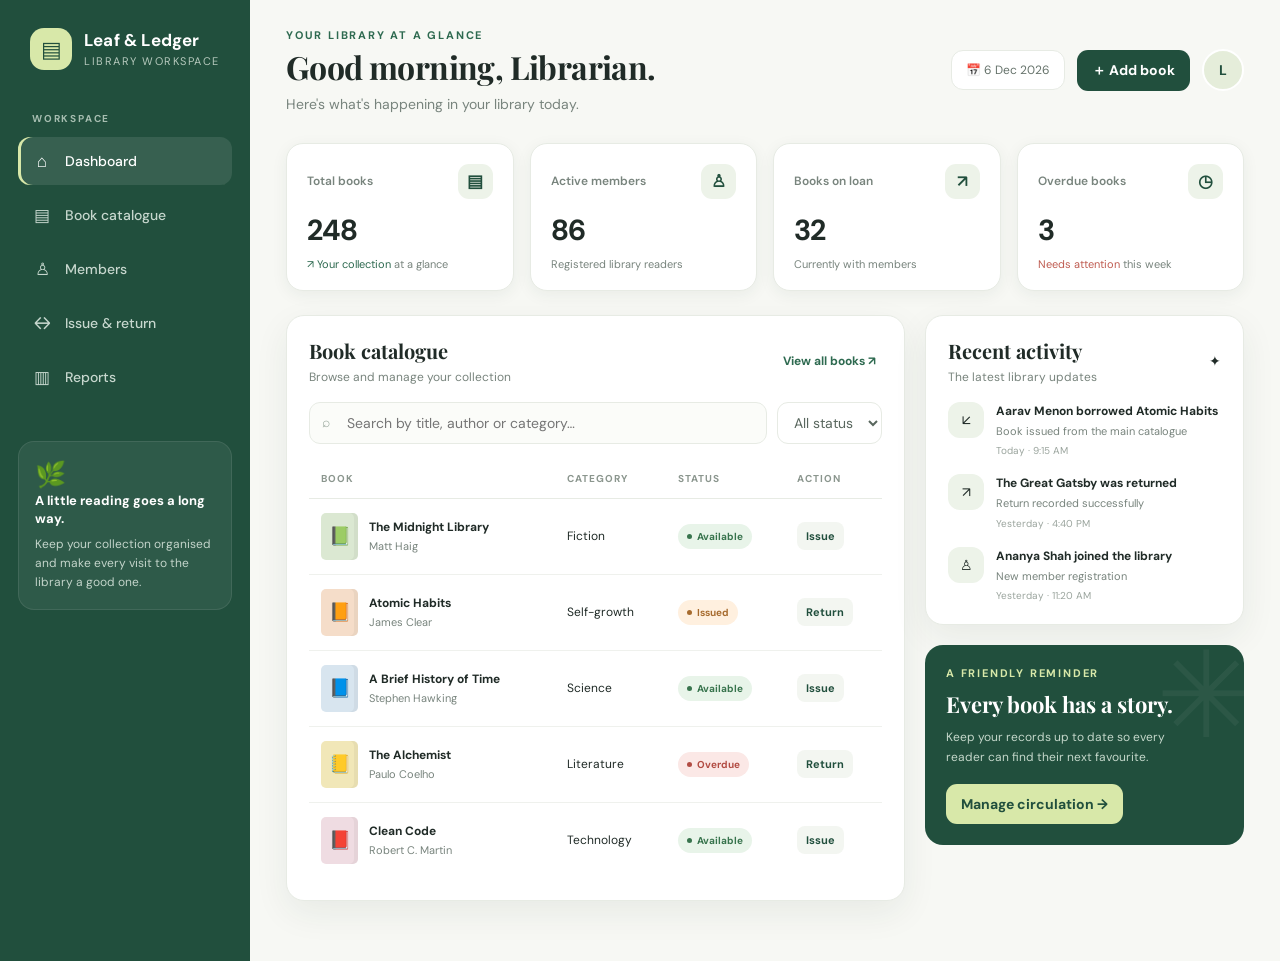
==== index.html @ 7e534c73 "Rename leaf_ledger_library_website-3.html to index.html" ====
<!DOCTYPE html>
<html lang="en">
<head>
<meta charset="UTF-8">
<meta name="viewport" content="width=device-width, initial-scale=1.0">
<title>Leaf & Ledger — Library Management</title>
<style>
@import url('https://fonts.googleapis.com/css2?family=DM+Sans:wght@400;500;600;700&family=Playfair+Display:wght@600;700&display=swap');
:root{--ink:#202b27;--muted:#78847d;--paper:#f7f8f4;--white:#fff;--green:#214f3d;--green2:#2e6a50;--lime:#d8e8a9;--line:#e7ebe4;--orange:#d98a4d;--red:#bf5c51;--shadow:0 12px 35px rgba(33,57,43,.07)}
*{box-sizing:border-box}body{margin:0;background:var(--paper);color:var(--ink);font-family:'DM Sans',sans-serif;font-size:14px}button,input,select{font:inherit}button{cursor:pointer;border:0} .app{display:flex;min-height:100vh}
.sidebar{width:250px;background:var(--green);color:#fff;padding:28px 18px;display:flex;flex-direction:column;flex-shrink:0}
.brand{display:flex;gap:12px;align-items:center;padding:0 12px 34px}.brand-icon{width:42px;height:42px;border-radius:14px;background:var(--lime);color:var(--green);display:grid;place-items:center;font-size:22px}.brand strong{display:block;font-size:17px;letter-spacing:.2px}.brand small{color:#b6c9bd;font-size:11px;letter-spacing:1.5px;text-transform:uppercase}
.nav-label{color:#a6bdb0;font-size:10px;font-weight:700;letter-spacing:1.8px;padding:8px 14px 12px}.nav{display:grid;gap:6px}.nav button{color:#c7d7ce;background:transparent;text-align:left;padding:13px 14px;border-radius:12px;display:flex;align-items:center;gap:13px;font-weight:500;transition:.2s}.nav button span{font-size:17px;width:20px;text-align:center}.nav button:hover,.nav button.active{background:#ffffff19;color:#fff}.nav button.active{box-shadow:inset 3px 0 var(--lime)}.side-bottom{margin-top:auto;background:#ffffff10;border:1px solid #ffffff16;border-radius:16px;padding:16px;margin-top:40px}.side-bottom .book-emoji{font-size:25px}.side-bottom p{color:#c3d4ca;line-height:1.6;font-size:12px;margin:8px 0 0}.side-bottom strong{font-size:13px}
.main{flex:1;min-width:0;padding:28px 36px 40px;max-width:1600px;margin:0 auto;width:100%}.topbar{display:flex;align-items:center;justify-content:space-between;gap:20px;margin-bottom:30px}.eyebrow{color:var(--green2);font-size:11px;text-transform:uppercase;letter-spacing:1.8px;font-weight:700}.heading h1{font-family:'Playfair Display',serif;font-size:32px;line-height:1.15;margin:7px 0 0;letter-spacing:-.6px}.heading p{color:var(--muted);margin:9px 0 0}.top-actions{display:flex;align-items:center;gap:12px}.date-chip{background:#fff;border:1px solid var(--line);border-radius:12px;padding:11px 14px;color:#66736b;font-size:12px}.avatar{width:42px;height:42px;border-radius:50%;background:#e5edda;color:var(--green);display:grid;place-items:center;font-weight:700;border:2px solid white}
.btn{border-radius:11px;padding:11px 15px;font-weight:700;display:inline-flex;align-items:center;justify-content:center;gap:8px;transition:transform .15s,background .15s}.btn:hover{transform:translateY(-1px)}.btn-primary{background:var(--green);color:white}.btn-primary:hover{background:var(--green2)}.btn-light{background:#fff;color:var(--green);border:1px solid var(--line)}.btn-small{padding:8px 11px;font-size:12px}
.stats{display:grid;grid-template-columns:repeat(4,minmax(0,1fr));gap:16px;margin-bottom:24px}.stat{background:#fff;border:1px solid var(--line);border-radius:17px;padding:20px 20px 18px;box-shadow:0 4px 16px #1f3a2810}.stat-top{display:flex;justify-content:space-between;align-items:center;color:var(--muted);font-size:12px;font-weight:600}.stat-icon{width:35px;height:35px;border-radius:11px;background:#edf3e9;color:var(--green);display:grid;place-items:center;font-size:17px}.stat strong{display:block;font-size:29px;margin:12px 0 5px;letter-spacing:-1px}.stat small{color:var(--muted);font-size:11px}.positive{color:var(--green2)!important}
.content-grid{display:grid;grid-template-columns:minmax(0,1.65fr) minmax(270px,.85fr);gap:20px;align-items:start}.panel{background:#fff;border:1px solid var(--line);border-radius:18px;box-shadow:var(--shadow);overflow:hidden;margin-bottom:20px}.panel-head{padding:21px 22px 17px;display:flex;justify-content:space-between;align-items:center;gap:12px}.panel-head h2{font-family:'Playfair Display',serif;font-size:20px;margin:0}.panel-head p{margin:5px 0 0;color:var(--muted);font-size:12px}.panel-body{padding:0 22px 22px}.text-link{background:transparent;color:var(--green2);font-weight:700;font-size:12px}.search-row{display:flex;gap:10px;margin:0 0 15px}.searchbox{flex:1;position:relative}.searchbox span{position:absolute;left:13px;top:11px;color:#91a096}.searchbox input{width:100%;padding:11px 12px 11px 37px;border:1px solid var(--line);border-radius:11px;outline:none;background:#fbfcf9}.searchbox input:focus,input:focus,select:focus{border-color:#91b39a;box-shadow:0 0 0 3px #dcebdd}.filter{border:1px solid var(--line);border-radius:11px;padding:10px 12px;background:#fff;color:#59675e;outline:none}
.table-wrap{overflow-x:auto}table{border-collapse:collapse;width:100%;white-space:nowrap}th{text-align:left;color:#8b968e;font-size:10px;text-transform:uppercase;letter-spacing:1px;font-weight:700;padding:13px 12px;border-bottom:1px solid var(--line)}td{padding:14px 12px;border-bottom:1px solid #eff1ed;font-size:12px}tr:last-child td{border-bottom:0}.book-cell{display:flex;align-items:center;gap:11px}.cover{width:37px;height:47px;border-radius:5px;display:grid;place-items:center;font-size:18px;box-shadow:inset -4px 0 #0000000b;flex-shrink:0}.cover.green{background:#dbe8d2}.cover.peach{background:#f5ddc9}.cover.blue{background:#d8e5ef}.cover.yellow{background:#f1e7b8}.cover.pink{background:#efdce2}.book-cell strong{display:block;font-size:12px}.book-cell small{display:block;color:var(--muted);font-size:11px;margin-top:4px}.pill{display:inline-flex;align-items:center;gap:5px;padding:6px 9px;border-radius:30px;font-size:10px;font-weight:700}.pill:before{content:"";width:5px;height:5px;border-radius:50%;background:currentColor}.available{background:#e8f4e9;color:#38744d}.issued{background:#fff0df;color:#a76b2e}.overdue{background:#fbe8e6;color:#b24c43}.activity{display:grid;gap:17px}.activity-item{display:flex;gap:12px;align-items:flex-start}.activity-icon{width:36px;height:36px;border-radius:12px;background:#edf3e9;display:grid;place-items:center;flex-shrink:0}.activity-item strong{display:block;font-size:12px;line-height:1.5}.activity-item p{margin:3px 0 0;color:var(--muted);font-size:11px;line-height:1.5}.activity-item time{display:block;color:#9aa49d;font-size:10px;margin-top:5px}
.feature-card{background:var(--green);border-radius:18px;padding:21px;color:white;position:relative;overflow:hidden}.feature-card:after{content:"✳";position:absolute;right:-13px;top:-27px;font-size:120px;color:#ffffff0d}.feature-card .eyebrow{color:var(--lime)}.feature-card h3{font-family:'Playfair Display',serif;font-size:22px;line-height:1.25;margin:11px 0 8px;max-width:230px}.feature-card p{color:#c4d7ca;font-size:12px;line-height:1.7;max-width:245px;margin:0 0 16px}.feature-card .btn{background:var(--lime);color:var(--green);position:relative;z-index:1}
.section{display:none}.section.active{display:block}.section .panel{margin-top:0}.empty{text-align:center;padding:35px;color:var(--muted)}.empty div{font-size:30px;margin-bottom:8px}.table-actions{display:flex;gap:5px}.icon-btn{background:#f3f6f1;color:var(--green);padding:7px 9px;border-radius:8px;font-size:11px;font-weight:700}.icon-btn.danger{color:var(--red);background:#fbefed}
.modal-backdrop{position:fixed;inset:0;background:#15251dc2;display:none;align-items:center;justify-content:center;padding:18px;z-index:10}.modal-backdrop.open{display:flex}.modal{background:#fff;border-radius:20px;padding:26px;width:min(100%,520px);box-shadow:0 25px 80px #0003;max-height:90vh;overflow:auto}.modal-head{display:flex;justify-content:space-between;align-items:center;margin-bottom:20px}.modal-head h2{font-family:'Playfair Display',serif;font-size:24px;margin:0}.close{background:#f0f3ee;border-radius:9px;width:34px;height:34px;font-size:20px;color:var(--ink)}.form-grid{display:grid;grid-template-columns:1fr 1fr;gap:14px}.field{display:grid;gap:7px}.field.full{grid-column:1/-1}.field label{font-size:11px;color:#67746b;font-weight:700}.field input,.field select{border:1px solid var(--line);border-radius:10px;padding:12px;outline:none;width:100%;background:white}.form-actions{display:flex;justify-content:flex-end;gap:9px;margin-top:22px}.toast{position:fixed;bottom:24px;right:24px;background:var(--green);color:#fff;padding:13px 18px;border-radius:12px;box-shadow:var(--shadow);opacity:0;transform:translateY(10px);pointer-events:none;transition:.25s;z-index:20}.toast.show{opacity:1;transform:translateY(0)}
.mobile-menu{display:none}
@media(max-width:1100px){.sidebar{width:215px}.main{padding:24px}.stats{grid-template-columns:repeat(2,1fr)}.content-grid{grid-template-columns:1fr}.right-col{display:grid;grid-template-columns:1fr 1fr;gap:18px}.right-col .panel{margin-bottom:0}}
@media(max-width:720px){.app{display:block}.sidebar{width:100%;padding:14px 16px;display:block}.brand{padding:0}.brand-icon{width:37px;height:37px}.nav-label,.side-bottom{display:none}.nav{display:flex;overflow:auto;margin-top:14px;gap:6px}.nav button{white-space:nowrap;padding:10px 12px;font-size:12px}.nav button span{font-size:15px}.main{padding:22px 15px}.topbar{align-items:flex-start;margin-bottom:22px}.heading h1{font-size:27px}.heading p{font-size:12px;max-width:220px;line-height:1.5}.date-chip{display:none}.top-actions{gap:7px}.top-actions .btn{font-size:11px;padding:10px}.avatar{width:36px;height:36px}.stats{gap:10px}.stat{padding:15px}.stat strong{font-size:25px}.stat-top{font-size:11px}.stat-icon{width:30px;height:30px}.content-grid{display:block}.right-col{display:block}.right-col .panel{margin-bottom:18px}.panel-head{padding:18px 16px 14px}.panel-body{padding:0 16px 17px}.search-row{flex-wrap:wrap}.searchbox{min-width:100%}.filter{flex:1}.table-wrap{margin:0 -16px;padding:0 6px}.form-grid{grid-template-columns:1fr}.field.full{grid-column:auto}}
</style>
</head>
<body>
<div class="app">
<aside class="sidebar">
  <div class="brand"><div class="brand-icon">▤</div><div><strong>Leaf & Ledger</strong><small>Library workspace</small></div></div>
  <div class="nav-label">WORKSPACE</div>
  <nav class="nav">
    <button class="active" data-page="dashboard"><span>⌂</span> Dashboard</button>
    <button data-page="books"><span>▤</span> Book catalogue</button>
    <button data-page="members"><span>♙</span> Members</button>
    <button data-page="circulation"><span>↔</span> Issue & return</button>
    <button data-page="reports"><span>▥</span> Reports</button>
  </nav>
  <div class="side-bottom"><div class="book-emoji">🌿</div><strong>A little reading goes a long way.</strong><p>Keep your collection organised and make every visit to the library a good one.</p></div>
</aside>
<main class="main">
<header class="topbar">
  <div class="heading"><div class="eyebrow" id="pageEyebrow">YOUR LIBRARY AT A GLANCE</div><h1 id="pageTitle">Good morning, Librarian.</h1><p id="pageSubtitle">Here's what's happening in your library today.</p></div>
  <div class="top-actions"><div class="date-chip" id="dateChip">📅 Today</div><button class="btn btn-primary" id="quickAdd">＋ Add book</button><div class="avatar">L</div></div>
</header>

<section class="section active" id="dashboard">
  <div class="stats">
    <div class="stat"><div class="stat-top">Total books <span class="stat-icon">▤</span></div><strong id="statBooks">248</strong><small><span class="positive">↗ Your collection</span> at a glance</small></div>
    <div class="stat"><div class="stat-top">Active members <span class="stat-icon">♙</span></div><strong id="statMembers">86</strong><small>Registered library readers</small></div>
    <div class="stat"><div class="stat-top">Books on loan <span class="stat-icon">↗</span></div><strong id="statIssued">32</strong><small>Currently with members</small></div>
    <div class="stat"><div class="stat-top">Overdue books <span class="stat-icon">◷</span></div><strong id="statOverdue">4</strong><small><span style="color:var(--red)">Needs attention</span> this week</small></div>
  </div>
  <div class="content-grid">
    <div class="left-col">
      <div class="panel">
        <div class="panel-head"><div><h2>Book catalogue</h2><p>Browse and manage your collection</p></div><button class="text-link" data-goto="books">View all books ↗</button></div>
        <div class="panel-body">
          <div class="search-row"><div class="searchbox"><span>⌕</span><input id="dashboardSearch" placeholder="Search by title, author or category…"></div><select class="filter" id="dashboardFilter"><option value="all">All status</option><option value="Available">Available</option><option value="Issued">Issued</option><option value="Overdue">Overdue</option></select></div>
          <div class="table-wrap"><table><thead><tr><th>Book</th><th>Category</th><th>Status</th><th>Action</th></tr></thead><tbody id="dashboardBooks"></tbody></table></div>
        </div>
      </div>
    </div>
    <div class="right-col">
      <div class="panel"><div class="panel-head"><div><h2>Recent activity</h2><p>The latest library updates</p></div><span>✦</span></div><div class="panel-body"><div class="activity" id="activityList"></div></div></div>
      <div class="feature-card"><div class="eyebrow">A FRIENDLY REMINDER</div><h3>Every book has a story.</h3><p>Keep your records up to date so every reader can find their next favourite.</p><button class="btn" data-goto="circulation">Manage circulation →</button></div>
    </div>
  </div>
</section>

<section class="section" id="books">
 <div class="panel"><div class="panel-head"><div><h2>All books</h2><p>Search, add and update your library catalogue.</p></div><button class="btn btn-primary" id="addBookBtn">＋ Add book</button></div><div class="panel-body">
 <div class="search-row"><div class="searchbox"><span>⌕</span><input id="booksSearch" placeholder="Search title, author, ISBN or category…"></div><select id="booksFilter" class="filter"><option value="all">All status</option><option>Available</option><option>Issued</option><option>Overdue</option></select></div>
 <div class="table-wrap"><table><thead><tr><th>Book details</th><th>Category</th><th>ISBN</th><th>Status</th><th>Actions</th></tr></thead><tbody id="allBooks"></tbody></table></div></div></div>
</section>
<section class="section" id="members">
 <div class="panel"><div class="panel-head"><div><h2>Library members</h2><p>Registered readers and their membership status.</p></div><button class="btn btn-primary" id="addMemberBtn">＋ Add member</button></div><div class="panel-body">
 <div class="search-row"><div class="searchbox"><span>⌕</span><input id="memberSearch" placeholder="Search members by name or email…"></div></div>
 <div class="table-wrap"><table><thead><tr><th>Member</th><th>Member ID</th><th>Email</th><th>Books on loan</th><th>Status</th></tr></thead><tbody id="allMembers"></tbody></table></div></div></div>
</section>
<section class="section" id="circulation">
 <div class="content-grid">
  <div class="panel"><div class="panel-head"><div><h2>Issue & return desk</h2><p>Keep borrowing records accurate and up to date.</p></div></div><div class="panel-body">
   <div class="search-row"><div class="searchbox"><span>⌕</span><input id="loanSearch" placeholder="Search current loans…"></div></div>
   <div class="table-wrap"><table><thead><tr><th>Book / member</th><th>Due date</th><th>Status</th><th>Action</th></tr></thead><tbody id="loansTable"></tbody></table></div>
  </div></div>
  <div class="panel"><div class="panel-head"><div><h2>New book issue</h2><p>Record a book borrowed by a member.</p></div></div><div class="panel-body">
   <form id="issueForm"><div class="form-grid"><div class="field full"><label>BOOK</label><select id="issueBook" required></select></div><div class="field full"><label>MEMBER</label><select id="issueMember" required></select></div><div class="field full"><label>DUE DATE</label><input id="dueDate" type="date" required></div></div><div class="form-actions"><button class="btn btn-primary" type="submit">Record issue →</button></div></form>
  </div></div>
 </div>
</section>
<section class="section" id="reports">
 <div class="stats">
  <div class="stat"><div class="stat-top">Collection size <span class="stat-icon">▤</span></div><strong id="reportBooks">248</strong><small>Total catalogue records</small></div>
  <div class="stat"><div class="stat-top">Available <span class="stat-icon">✓</span></div><strong id="reportAvailable">212</strong><small>Ready to be borrowed</small></div>
  <div class="stat"><div class="stat-top">On loan <span class="stat-icon">↗</span></div><strong id="reportIssued">32</strong><small>Currently issued</small></div>
  <div class="stat"><div class="stat-top">Overdue <span class="stat-icon">◷</span></div><strong id="reportOverdue">4</strong><small>Return follow-up needed</small></div>
 </div>
 <div class="panel"><div class="panel-head"><div><h2>Collection summary</h2><p>A quick overview of your current catalogue and circulation records.</p></div><button class="btn btn-light" id="exportCsv">⇩ Export CSV</button></div><div class="panel-body"><div class="table-wrap"><table><thead><tr><th>Category</th><th>Total books</th><th>Available</th><th>On loan</th></tr></thead><tbody id="categoryReport"></tbody></table></div></div></div>
</section>
</main>
</div>

<div class="modal-backdrop" id="bookModal"><div class="modal"><div class="modal-head"><h2>Add a new book</h2><button class="close" data-close="bookModal">×</button></div><form id="bookForm"><div class="form-grid">
 <div class="field full"><label>BOOK TITLE</label><input id="bookTitle" required placeholder="e.g. The Midnight Library"></div>
 <div class="field"><label>AUTHOR</label><input id="bookAuthor" required placeholder="Author name"></div>
 <div class="field"><label>CATEGORY</label><select id="bookCategory"><option>Fiction</option><option>Science</option><option>Technology</option><option>History</option><option>Self-growth</option><option>Literature</option><option>Other</option></select></div>
 <div class="field full"><label>ISBN</label><input id="bookIsbn" placeholder="ISBN (optional)"></div>
 </div><div class="form-actions"><button class="btn btn-light" type="button" data-close="bookModal">Cancel</button><button class="btn btn-primary" type="submit">Save book</button></div></form></div></div>
<div class="modal-backdrop" id="memberModal"><div class="modal"><div class="modal-head"><h2>Add a member</h2><button class="close" data-close="memberModal">×</button></div><form id="memberForm"><div class="form-grid">
 <div class="field full"><label>FULL NAME</label><input id="memberName" required placeholder="Member name"></div><div class="field full"><label>EMAIL ADDRESS</label><input id="memberEmail" type="email" required placeholder="name@example.com"></div>
 </div><div class="form-actions"><button class="btn btn-light" type="button" data-close="memberModal">Cancel</button><button class="btn btn-primary" type="submit">Register member</button></div></form></div></div>
<div class="toast" id="toast"></div>
<script>
const seedBooks=[
{id:1,title:'The Midnight Library',author:'Matt Haig',category:'Fiction',isbn:'9780525559474',status:'Available',cover:'green'},
{id:2,title:'Atomic Habits',author:'James Clear',category:'Self-growth',isbn:'9780735211292',status:'Issued',cover:'peach',member:'Aarav Menon',due:'2026-10-24'},
{id:3,title:'A Brief History of Time',author:'Stephen Hawking',category:'Science',isbn:'9780553380163',status:'Available',cover:'blue'},
{id:4,title:'The Alchemist',author:'Paulo Coelho',category:'Literature',isbn:'9780061122415',status:'Overdue',cover:'yellow',member:'Maya Nair',due:'2026-10-20'},
{id:5,title:'Clean Code',author:'Robert C. Martin',category:'Technology',isbn:'9780132350884',status:'Available',cover:'pink'},
{id:6,title:'Sapiens',author:'Yuval Noah Harari',category:'History',isbn:'9780062316097',status:'Issued',cover:'green',member:'Rohan Das',due:'2026-11-03'},
{id:7,title:'Ikigai',author:'Héctor García',category:'Self-growth',isbn:'9780143130727',status:'Available',cover:'peach'},
{id:8,title:'The Great Gatsby',author:'F. Scott Fitzgerald',category:'Fiction',isbn:'9780743273565',status:'Available',cover:'blue'}
];
const seedMembers=[
{id:'MBR-001',name:'Aarav Menon',email:'aarav@example.com',status:'Active'},
{id:'MBR-002',name:'Maya Nair',email:'maya@example.com',status:'Active'},
{id:'MBR-003',name:'Rohan Das',email:'rohan@example.com',status:'Active'},
{id:'MBR-004',name:'Ananya Shah',email:'ananya@example.com',status:'Active'},
{id:'MBR-005',name:'Ishaan Kumar',email:'ishaan@example.com',status:'Active'}
];
let books=JSON.parse(localStorage.getItem('leafBooks')||'null')||seedBooks;
let members=JSON.parse(localStorage.getItem('leafMembers')||'null')||seedMembers;
let activity=JSON.parse(localStorage.getItem('leafActivity')||'null')||[
{icon:'↙',title:'Aarav Menon borrowed Atomic Habits',detail:'Book issued from the main catalogue',time:'Today · 9:15 AM'},
{icon:'↗',title:'The Great Gatsby was returned',detail:'Return recorded successfully',time:'Yesterday · 4:40 PM'},
{icon:'♙',title:'Ananya Shah joined the library',detail:'New member registration',time:'Yesterday · 11:20 AM'}
];
const $=id=>document.getElementById(id);
const save=()=>{localStorage.setItem('leafBooks',JSON.stringify(books));localStorage.setItem('leafMembers',JSON.stringify(members));localStorage.setItem('leafActivity',JSON.stringify(activity))};
const esc=s=>String(s??'').replace(/[&<>"']/g,c=>({'&':'&amp;','<':'&lt;','>':'&gt;','"':'&quot;',"'":'&#39;'}[c]));
const pill=s=>`<span class="pill ${s.toLowerCase()}">${s}</span>`;
const coverEmoji={green:'📗',peach:'📙',blue:'📘',yellow:'📒',pink:'📕'};
function bookRow(b,compact=false){return `<tr><td><div class="book-cell"><div class="cover ${b.cover||'green'}">${coverEmoji[b.cover||'green']}</div><div><strong>${esc(b.title)}</strong><small>${esc(b.author)}</small></div></div></td>${compact?`<td>${esc(b.category)}</td><td>${pill(b.status)}</td><td>${b.status==='Available'?`<button class="icon-btn" onclick="quickIssue(${b.id})">Issue</button>`:`<button class="icon-btn" onclick="returnBook(${b.id})">Return</button>`}</td>`:`<td>${esc(b.category)}</td><td>${esc(b.isbn||'—')}</td><td>${pill(b.status)}</td><td><div class="table-actions">${b.status==='Available'?`<button class="icon-btn" onclick="quickIssue(${b.id})">Issue</button>`:`<button class="icon-btn" onclick="returnBook(${b.id})">Return</button>`}<button class="icon-btn danger" onclick="deleteBook(${b.id})">Delete</button></div></td>`}</tr>`}
function filteredBooks(query='',status='all'){return books.filter(b=>(`${b.title} ${b.author} ${b.category} ${b.isbn}`.toLowerCase().includes(query.toLowerCase()))&&(status==='all'||b.status===status))}
function renderBooks(){let dash=filteredBooks($('dashboardSearch').value,$('dashboardFilter').value).slice(0,5);$('dashboardBooks').innerHTML=dash.length?dash.map(b=>bookRow(b,true)).join(''):`<tr><td colspan="4" class="empty">No matching books found.</td></tr>`;
let all=filteredBooks($('booksSearch').value,$('booksFilter').value);$('allBooks').innerHTML=all.length?all.map(b=>bookRow(b,false)).join(''):`<tr><td colspan="5" class="empty">No matching books found.</td></tr>`;
$('statBooks').textContent=books.length+240;$('statMembers').textContent=members.length+81;$('statIssued').textContent=books.filter(b=>b.status==='Issued').length+30;$('statOverdue').textContent=books.filter(b=>b.status==='Overdue').length+2;
$('reportBooks').textContent=books.length+240;$('reportAvailable').textContent=books.filter(b=>b.status==='Available').length+205;$('reportIssued').textContent=books.filter(b=>b.status==='Issued').length+30;$('reportOverdue').textContent=books.filter(b=>b.status==='Overdue').length+2;
renderLoans();renderReport();renderIssueOptions()}
function renderMembers(){let q=$('memberSearch').value.toLowerCase();let ms=members.filter(m=>(m.name+' '+m.email+' '+m.id).toLowerCase().includes(q));$('allMembers').innerHTML=ms.length?ms.map(m=>`<tr><td><div class="book-cell"><div class="avatar">${esc(m.name[0])}</div><div><strong>${esc(m.name)}</strong><small>Library reader</small></div></div></td><td>${esc(m.id)}</td><td>${esc(m.email)}</td><td>${books.filter(b=>b.member===m.name&&b.status!=='Available').length}</td><td><span class="pill available">${m.status}</span></td></tr>`).join(''):`<tr><td colspan="5" class="empty">No members found.</td></tr>`}
function renderActivity(){$('activityList').innerHTML=activity.slice(0,5).map(a=>`<div class="activity-item"><div class="activity-icon">${a.icon}</div><div><strong>${esc(a.title)}</strong><p>${esc(a.detail)}</p><time>${esc(a.time)}</time></div></div>`).join('')}
function renderLoans(){let q=($('loanSearch')?.value||'').toLowerCase();let loans=books.filter(b=>b.status!=='Available'&&(`${b.title} ${b.member||''}`).toLowerCase().includes(q));$('loansTable').innerHTML=loans.length?loans.map(b=>`<tr><td><div class="book-cell"><div class="cover ${b.cover||'green'}">${coverEmoji[b.cover||'green']}</div><div><strong>${esc(b.title)}</strong><small>${esc(b.member||'Member not assigned')}</small></div></div></td><td>${esc(b.due||'Not set')}</td><td>${pill(b.status)}</td><td><button class="icon-btn" onclick="returnBook(${b.id})">Return</button></td></tr>`).join(''):`<tr><td colspan="4" class="empty">No current loans match your search.</td></tr>`}
function renderIssueOptions(){let select=$('issueBook'),old=select.value;select.innerHTML='<option value="">Choose an available book…</option>'+books.filter(b=>b.status==='Available').map(b=>`<option value="${b.id}">${esc(b.title)}</option>`).join('');if(old)select.value=old;$('issueMember').innerHTML='<option value="">Choose a member…</option>'+members.map(m=>`<option value="${esc(m.name)}">${esc(m.name)}</option>`).join('')}
function renderReport(){let cats={};books.forEach(b=>{cats[b.category]??={total:0,available:0,loan:0};cats[b.category].total++;if(b.status==='Available')cats[b.category].available++;else cats[b.category].loan++});$('categoryReport').innerHTML=Object.entries(cats).map(([c,v])=>`<tr><td><strong>${esc(c)}</strong></td><td>${v.total}</td><td>${v.available}</td><td>${v.loan}</td></tr>`).join('')}
function refresh(){renderBooks();renderMembers();renderActivity();save()}
function toast(msg){$('toast').textContent=msg;$('toast').classList.add('show');setTimeout(()=>$('toast').classList.remove('show'),2600)}
function openModal(id){$(id).classList.add('open')}function closeModal(id){$(id).classList.remove('open')}
function addActivity(title,detail,icon='✦'){activity.unshift({icon,title,detail,time:'Just now'});renderActivity()}
function deleteBook(id){let b=books.find(x=>x.id===id);if(!b)return;if(!confirm(`Delete "${b.title}" from the catalogue?`))return;books=books.filter(x=>x.id!==id);addActivity(`${b.title} removed from catalogue`,'Catalogue record deleted','−');refresh();toast('Book removed.')}
function returnBook(id){let b=books.find(x=>x.id===id);if(!b||b.status==='Available')return;b.status='Available';let who=b.member;b.member='';b.due='';addActivity(`${b.title} was returned`,`${who||'A member'} · return recorded`,'↗');refresh();toast('Book return recorded successfully.')}
function quickIssue(id){let b=books.find(x=>x.id===id);if(!b||b.status!=='Available')return;showPage('circulation');$('issueBook').value=String(id);$('issueBook').focus();toast('Choose a member and due date to complete the issue.')}
function showPage(page){document.querySelectorAll('.section').forEach(s=>s.classList.toggle('active',s.id===page));document.querySelectorAll('.nav button').forEach(b=>b.classList.toggle('active',b.dataset.page===page));const info={dashboard:['YOUR LIBRARY AT A GLANCE','Good morning, Librarian.',"Here's what's happening in your library today."],books:['THE COLLECTION','Book catalogue','Every book, neatly in its place.'],members:['YOUR COMMUNITY','Library members','The readers who make this library special.'],circulation:['BORROWING DESK','Issue & return','Track loans, due dates and returned books.'],reports:['LIBRARY INSIGHTS','Reports & overview','A clear picture of your collection and circulation.']};$('pageEyebrow').textContent=info[page][0];$('pageTitle').textContent=info[page][1];$('pageSubtitle').textContent=info[page][2];window.scrollTo({top:0,behavior:'smooth'})}
document.querySelectorAll('.nav button').forEach(b=>b.addEventListener('click',()=>showPage(b.dataset.page)));document.querySelectorAll('[data-goto]').forEach(b=>b.addEventListener('click',()=>showPage(b.dataset.goto)));
$('quickAdd').onclick=$('addBookBtn').onclick=()=>openModal('bookModal');$('addMemberBtn').onclick=()=>openModal('memberModal');document.querySelectorAll('[data-close]').forEach(b=>b.onclick=()=>closeModal(b.dataset.close));document.querySelectorAll('.modal-backdrop').forEach(bg=>bg.addEventListener('click',e=>{if(e.target===bg)bg.classList.remove('open')}));
['dashboardSearch','dashboardFilter','booksSearch','booksFilter'].forEach(id=>$(id).addEventListener('input',renderBooks));$('memberSearch').addEventListener('input',renderMembers);$('loanSearch').addEventListener('input',renderLoans);
$('bookForm').addEventListener('submit',e=>{e.preventDefault();const title=$('bookTitle').value.trim(),author=$('bookAuthor').value.trim();books.unshift({id:Date.now(),title,author,category:$('bookCategory').value,isbn:$('bookIsbn').value.trim(),status:'Available',cover:['green','peach','blue','yellow','pink'][Math.floor(Math.random()*5)]});addActivity(`${title} added to catalogue`,`Added by librarian · ${author}`,'＋');refresh();e.target.reset();closeModal('bookModal');showPage('books');toast('New book added to your catalogue.')});
$('memberForm').addEventListener('submit',e=>{e.preventDefault();let name=$('memberName').value.trim(),email=$('memberEmail').value.trim();members.unshift({id:'MBR-'+String(Date.now()).slice(-5),name,email,status:'Active'});addActivity(`${name} joined the library`,'New member registration','♙');refresh();e.target.reset();closeModal('memberModal');showPage('members');toast('New member registered successfully.')});
$('issueForm').addEventListener('submit',e=>{e.preventDefault();let b=books.find(x=>x.id===Number($('issueBook').value)),who=$('issueMember').value,due=$('dueDate').value;if(!b||!who||!due){toast('Please choose a book, member and due date.');return}b.status=(new Date(due+'T23:59:59')<new Date())?'Overdue':'Issued';b.member=who;b.due=due;addActivity(`${who} borrowed ${b.title}`,`Due date: ${due}`,'↙');refresh();e.target.reset();toast('Book issue recorded successfully.')});
$('exportCsv').onclick=()=>{let rows=[['Title','Author','Category','ISBN','Status','Member','Due date'],...books.map(b=>[b.title,b.author,b.category,b.isbn,b.status,b.member||'',b.due||''])];let csv=rows.map(r=>r.map(v=>'"'+String(v).replace(/"/g,'""')+'"').join(',')).join('\n');let a=document.createElement('a');a.href=URL.createObjectURL(new Blob([csv],{type:'text/csv'}));a.download='library-report.csv';a.click();URL.revokeObjectURL(a.href);toast('Report exported as CSV.')};
$('dateChip').textContent='📅 '+new Date().toLocaleDateString('en-IN',{day:'numeric',month:'short',year:'numeric'});
$('dueDate').value=new Date(Date.now()+14*86400000).toISOString().slice(0,10);
refresh();
</script>
</body>
</html>
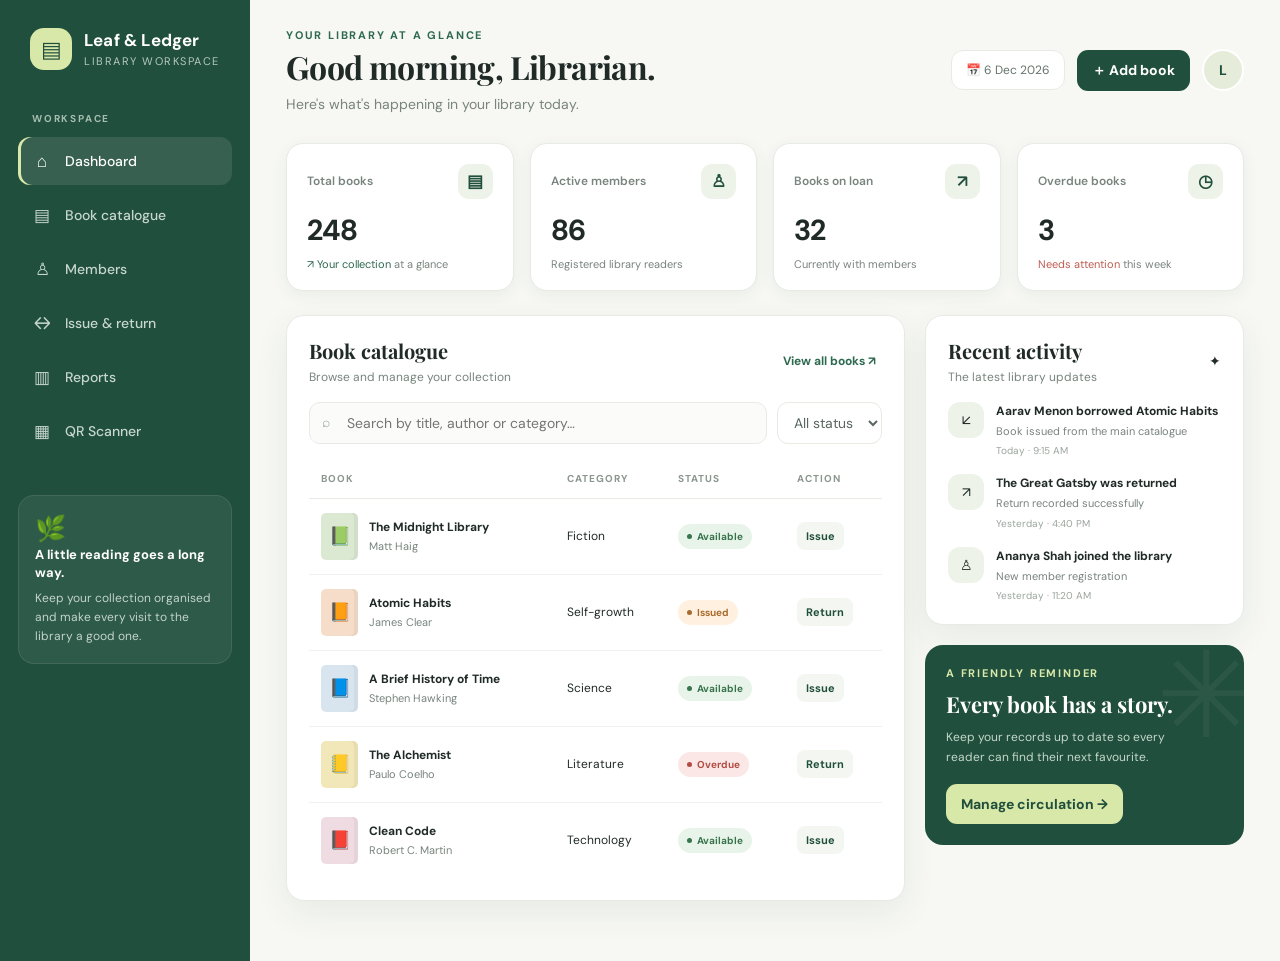
==== commit 03245109: "add feature to scan book via qr" ====
--- a/index.html
+++ b/index.html
@@ -172,5 +172,6 @@
 $('dueDate').value=new Date(Date.now()+14*86400000).toISOString().slice(0,10);
 refresh();
 </script>
+<script src="js/app.js"></script>
 </body>
 </html>
